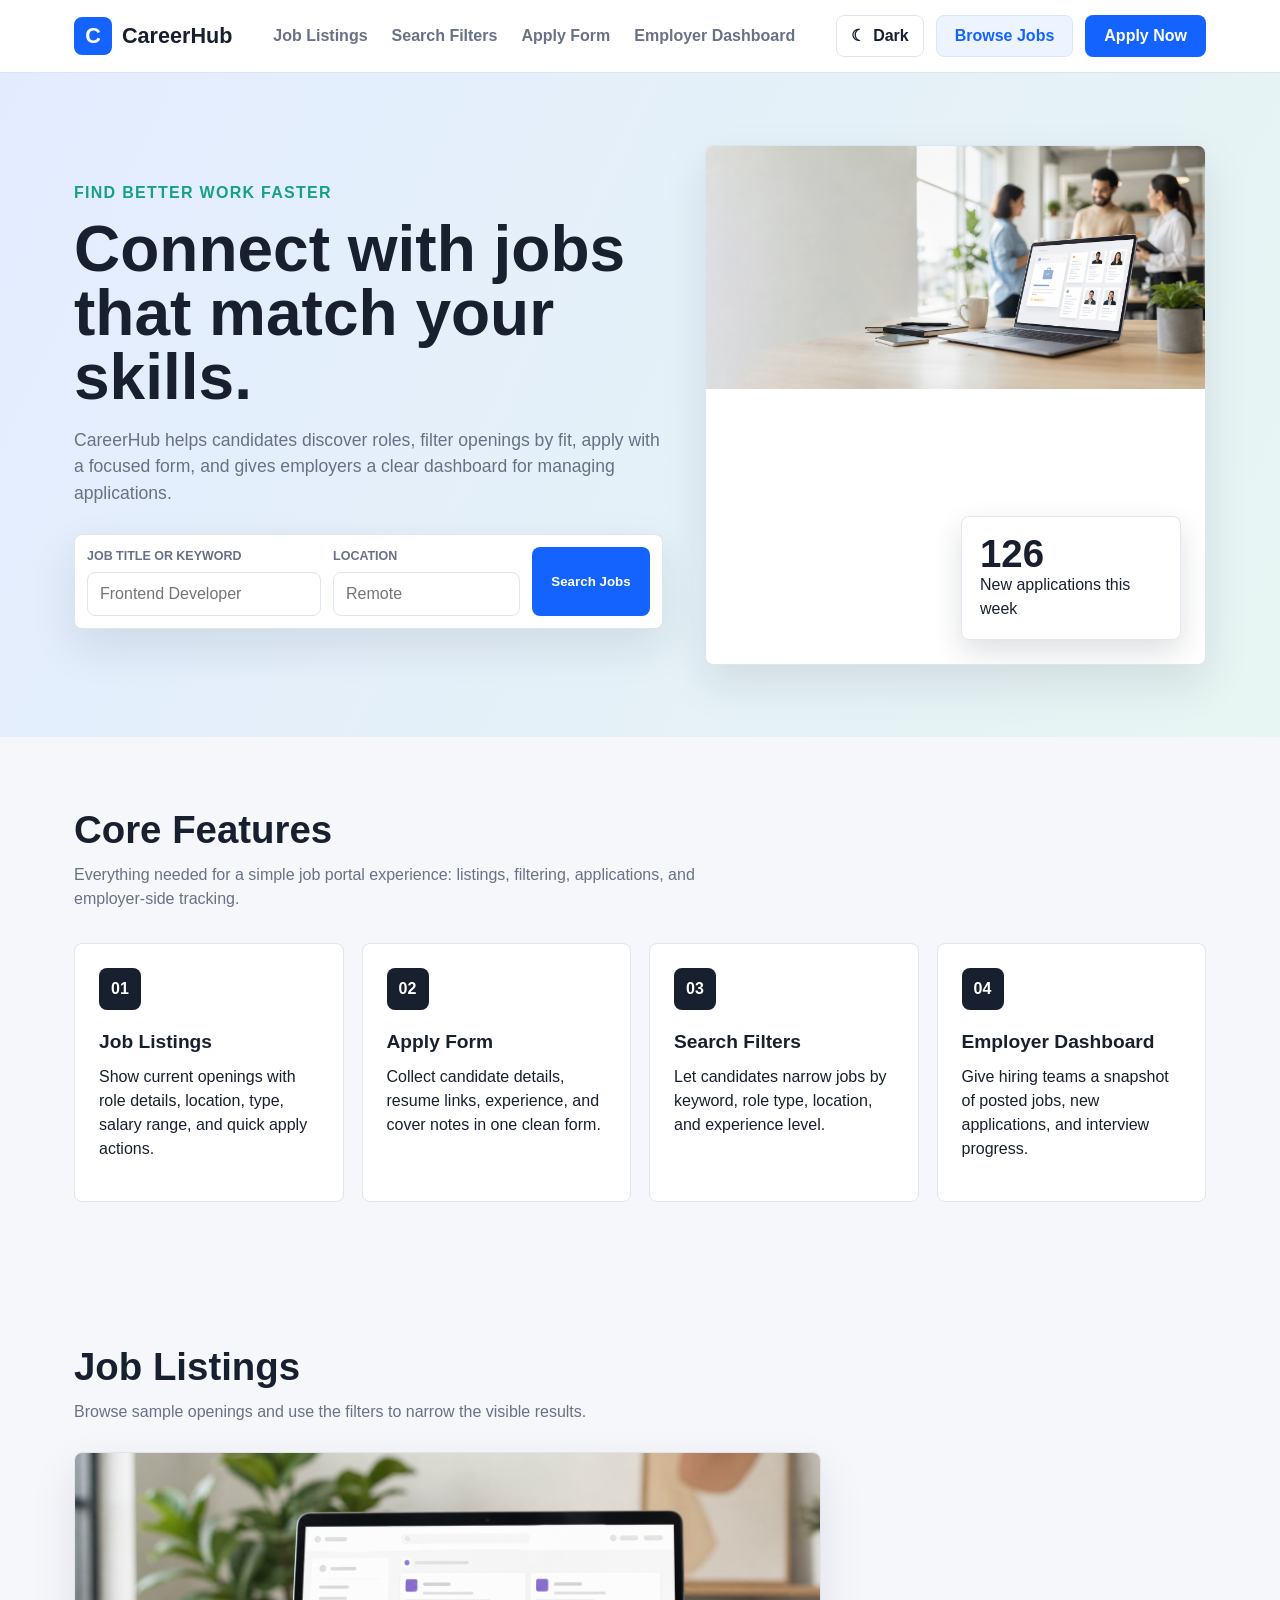
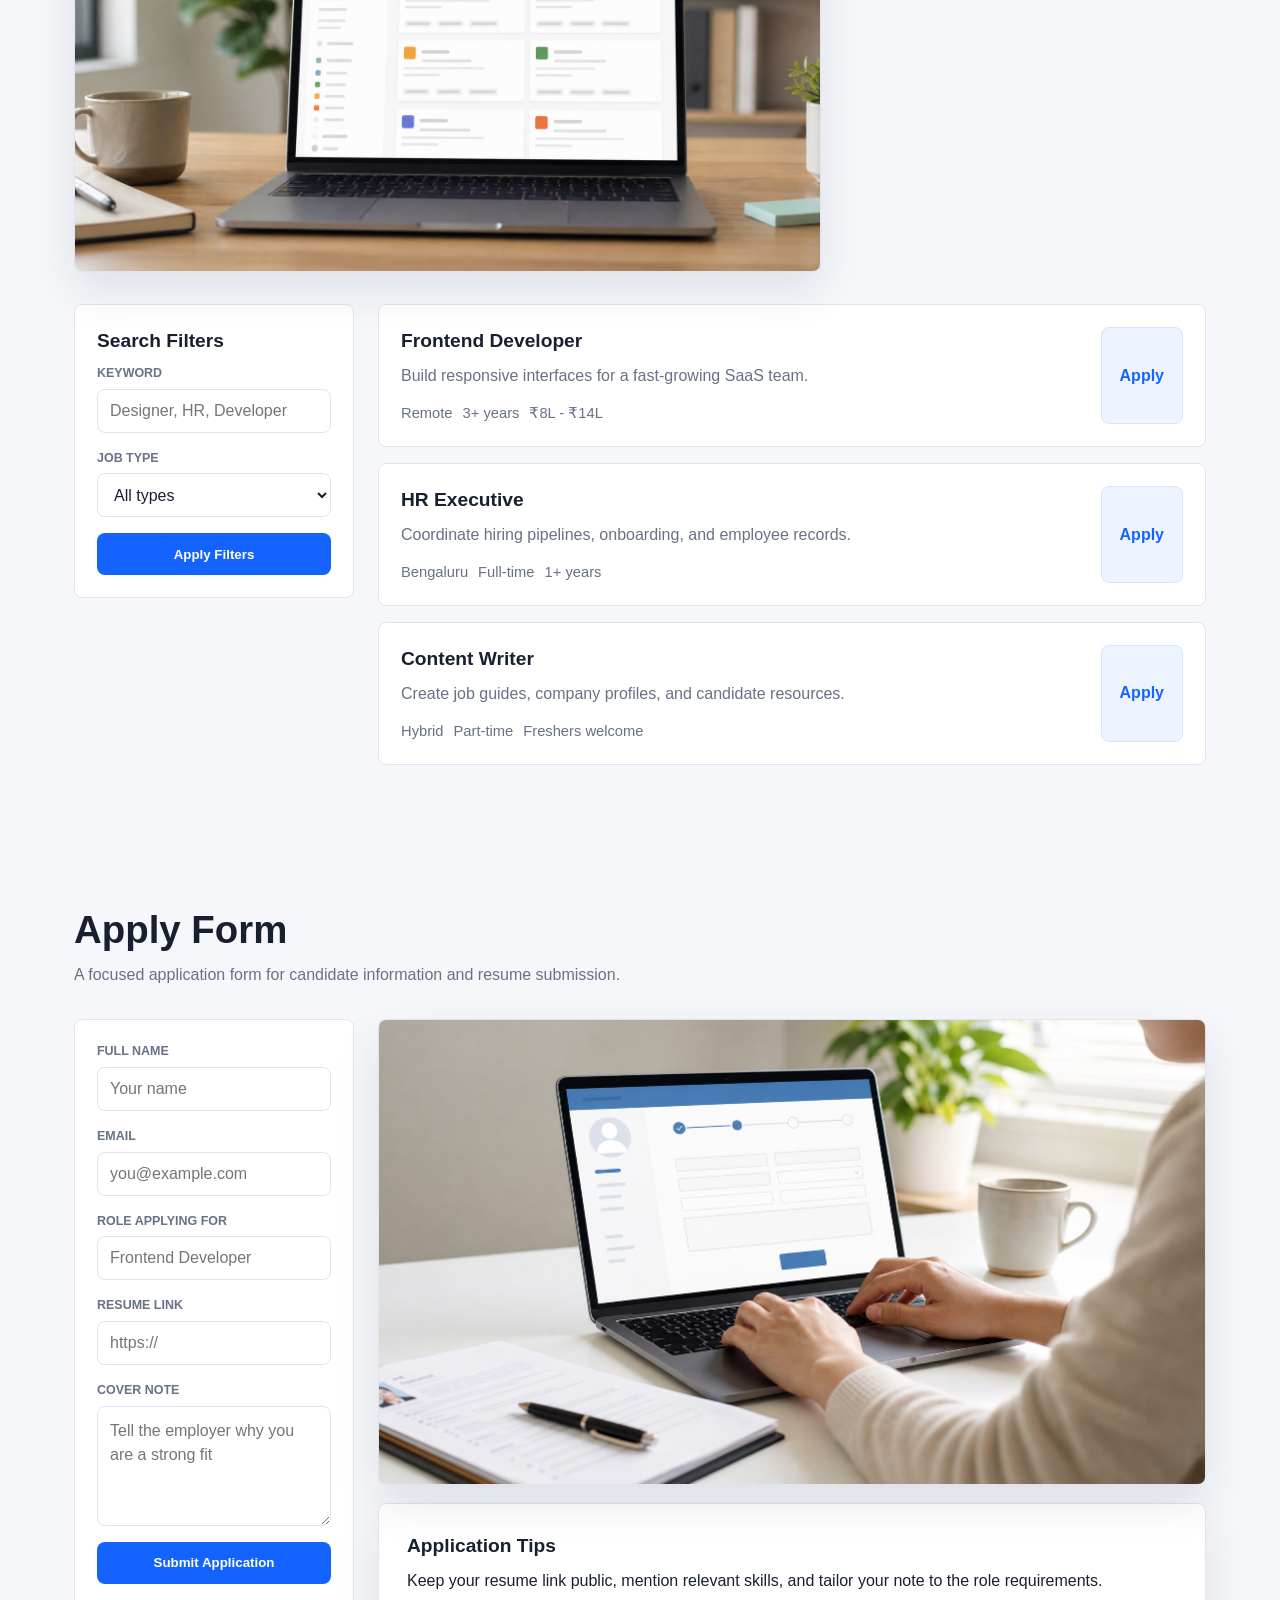
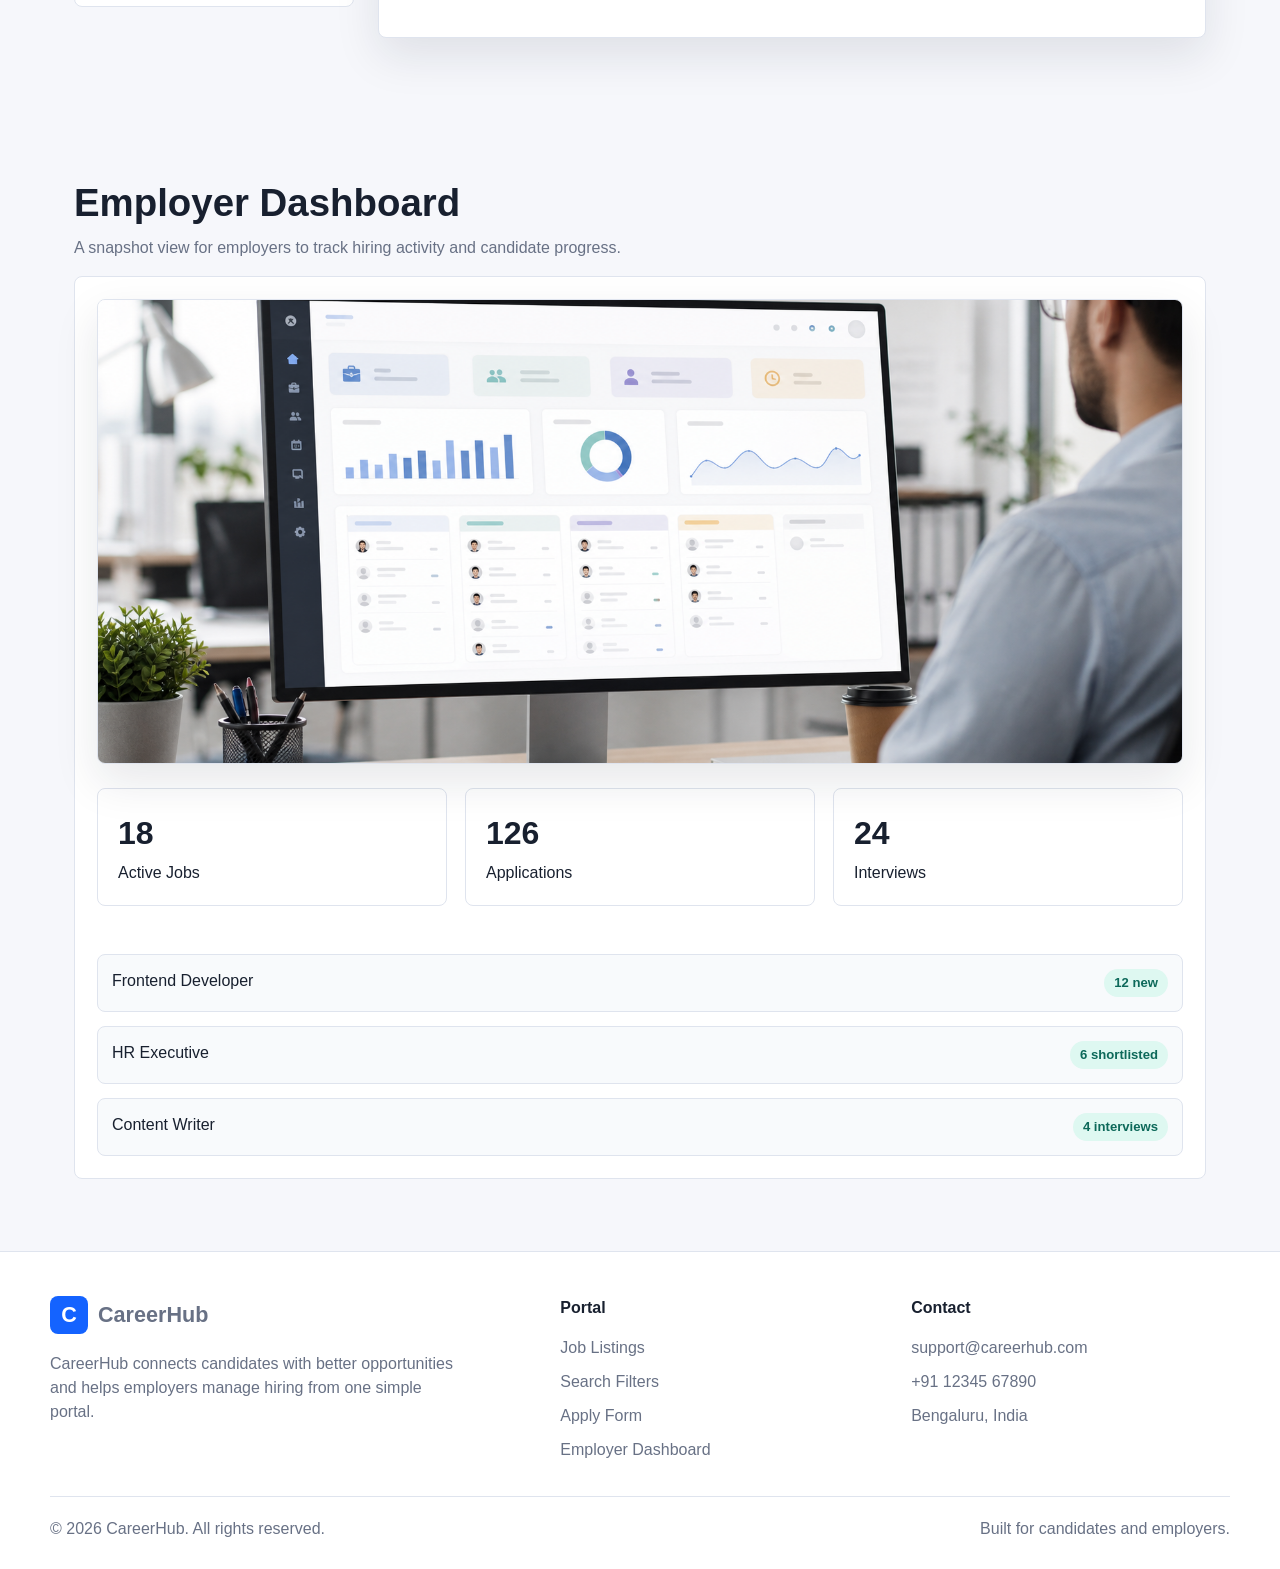
==== index.html @ 1b52c340 "Add all project files" ====
<!DOCTYPE html>
<html lang="en">
<head>
  <meta charset="UTF-8">
  <meta name="viewport" content="width=device-width, initial-scale=1.0">
  <title>CareerHub | Job Portal</title>
  <link rel="stylesheet" href="css/style.css">
</head>
<body>
  <header class="site-header">
    <nav class="navbar" aria-label="Main navigation">
      <a class="brand" href="index.html">
        <span class="brand-mark">C</span>
        CareerHub
      </a>

      <button class="menu-button" type="button" aria-label="Toggle navigation" aria-expanded="false">
        <span></span>
        <span></span>
        <span></span>
      </button>

      <div class="nav-links">
        <a href="#jobs">Job Listings</a>
        <a href="#filters">Search Filters</a>
        <a href="#apply">Apply Form</a>
        <a href="#dashboard">Employer Dashboard</a>
      </div>

      <div class="nav-actions">
        <button class="theme-toggle" type="button" aria-label="Switch to dark mode" aria-pressed="false">
          <span class="theme-toggle-icon" aria-hidden="true">☾</span>
          <span class="theme-toggle-text">Dark</span>
        </button>
        <a class="button secondary" href="jobs.html">Browse Jobs</a>
        <a class="button primary" href="apply.html">Apply Now</a>
      </div>
    </nav>
  </header>

  <main>
    <section class="hero">
      <div class="hero-inner">
        <div>
          <p class="eyebrow">Find better work faster</p>
          <h1>Connect with jobs that match your skills.</h1>
          <p class="hero-copy">CareerHub helps candidates discover roles, filter openings by fit, apply with a focused form, and gives employers a clear dashboard for managing applications.</p>

          <form class="search-panel" action="#jobs">
            <div class="field">
              <label for="hero-keyword">Job title or keyword</label>
              <input id="hero-keyword" type="search" placeholder="Frontend Developer">
            </div>
            <div class="field">
              <label for="hero-location">Location</label>
              <input id="hero-location" type="search" placeholder="Remote">
            </div>
            <button class="button primary" type="submit">Search Jobs</button>
          </form>
        </div>

        <figure class="hero-visual">
          <img src="images/hero-hiring.png" alt="Modern hiring dashboard on a laptop in a bright office">
          <figcaption>
            <strong>126</strong>
            New applications this week
          </figcaption>
        </figure>
      </div>
    </section>

    <section class="section-inner" aria-labelledby="features-title">
      <h2 id="features-title">Core Features</h2>
      <p class="section-lead">Everything needed for a simple job portal experience: listings, filtering, applications, and employer-side tracking.</p>

      <div class="feature-grid">
        <article class="feature-card">
          <span class="feature-icon">01</span>
          <h3>Job Listings</h3>
          <p>Show current openings with role details, location, type, salary range, and quick apply actions.</p>
        </article>
        <article class="feature-card">
          <span class="feature-icon">02</span>
          <h3>Apply Form</h3>
          <p>Collect candidate details, resume links, experience, and cover notes in one clean form.</p>
        </article>
        <article class="feature-card">
          <span class="feature-icon">03</span>
          <h3>Search Filters</h3>
          <p>Let candidates narrow jobs by keyword, role type, location, and experience level.</p>
        </article>
        <article class="feature-card">
          <span class="feature-icon">04</span>
          <h3>Employer Dashboard</h3>
          <p>Give hiring teams a snapshot of posted jobs, new applications, and interview progress.</p>
        </article>
      </div>
    </section>

    <section class="section-inner" id="jobs" aria-labelledby="jobs-title">
      <h2 id="jobs-title">Job Listings</h2>
      <p class="section-lead">Browse sample openings and use the filters to narrow the visible results.</p>

      <figure class="section-image wide">
        <img src="images/job-listings.png" alt="Laptop displaying organized job listing cards and filters">
      </figure>

      <div class="jobs-layout" id="filters">
        <aside class="filters" aria-label="Search filters">
          <h3>Search Filters</h3>
          <form data-filter-form>
            <div class="field">
              <label for="keyword">Keyword</label>
              <input id="keyword" name="keyword" type="search" placeholder="Designer, HR, Developer">
            </div>
            <div class="field">
              <label for="type">Job Type</label>
              <select id="type" name="type">
                <option value="">All types</option>
                <option value="full-time">Full-time</option>
                <option value="part-time">Part-time</option>
                <option value="remote">Remote</option>
              </select>
            </div>
            <button class="button primary" type="submit">Apply Filters</button>
          </form>
        </aside>

        <div class="job-list">
          <article class="job-card" data-job-card data-type="remote">
            <div>
              <h3>Frontend Developer</h3>
              <p>Build responsive interfaces for a fast-growing SaaS team.</p>
              <div class="job-meta">
                <span>Remote</span>
                <span>3+ years</span>
                <span>₹8L - ₹14L</span>
              </div>
            </div>
            <a class="button secondary" href="#apply">Apply</a>
          </article>

          <article class="job-card" data-job-card data-type="full-time">
            <div>
              <h3>HR Executive</h3>
              <p>Coordinate hiring pipelines, onboarding, and employee records.</p>
              <div class="job-meta">
                <span>Bengaluru</span>
                <span>Full-time</span>
                <span>1+ years</span>
              </div>
            </div>
            <a class="button secondary" href="#apply">Apply</a>
          </article>

          <article class="job-card" data-job-card data-type="part-time">
            <div>
              <h3>Content Writer</h3>
              <p>Create job guides, company profiles, and candidate resources.</p>
              <div class="job-meta">
                <span>Hybrid</span>
                <span>Part-time</span>
                <span>Freshers welcome</span>
              </div>
            </div>
            <a class="button secondary" href="#apply">Apply</a>
          </article>
        </div>
      </div>
    </section>

    <section class="section-inner" id="apply" aria-labelledby="apply-title">
      <h2 id="apply-title">Apply Form</h2>
      <p class="section-lead">A focused application form for candidate information and resume submission.</p>

      <div class="apply-layout">
        <div class="form-panel">
          <form>
            <div class="field">
              <label for="name">Full Name</label>
              <input id="name" type="text" placeholder="Your name">
            </div>
            <div class="field">
              <label for="email">Email</label>
              <input id="email" type="email" placeholder="you@example.com">
            </div>
            <div class="field">
              <label for="role">Role Applying For</label>
              <input id="role" type="text" placeholder="Frontend Developer">
            </div>
            <div class="field">
              <label for="resume">Resume Link</label>
              <input id="resume" type="url" placeholder="https://">
            </div>
            <div class="field">
              <label for="message">Cover Note</label>
              <textarea id="message" placeholder="Tell the employer why you are a strong fit"></textarea>
            </div>
            <button class="button primary" type="submit">Submit Application</button>
          </form>
        </div>

        <aside class="side-stack">
          <figure class="section-image">
            <img src="images/apply-form.png" alt="Candidate filling an online job application form on a laptop">
          </figure>
          <div class="hero-card">
            <h3>Application Tips</h3>
            <p>Keep your resume link public, mention relevant skills, and tailor your note to the role requirements.</p>
          </div>
        </aside>
      </div>
    </section>

    <section class="section-inner" id="dashboard" aria-labelledby="dashboard-title">
      <h2 id="dashboard-title">Employer Dashboard</h2>
      <p class="section-lead">A snapshot view for employers to track hiring activity and candidate progress.</p>

      <div class="dashboard-panel">
        <figure class="dashboard-image">
          <img src="images/employer-dashboard.png" alt="Employer recruiting dashboard with application analytics">
        </figure>

        <div class="dashboard-grid">
          <div class="metric">
            <strong>18</strong>
            Active Jobs
          </div>
          <div class="metric">
            <strong>126</strong>
            Applications
          </div>
          <div class="metric">
            <strong>24</strong>
            Interviews
          </div>
        </div>

        <ul class="status-list">
          <li>
            <span>Frontend Developer</span>
            <span class="tag">12 new</span>
          </li>
          <li>
            <span>HR Executive</span>
            <span class="tag">6 shortlisted</span>
          </li>
          <li>
            <span>Content Writer</span>
            <span class="tag">4 interviews</span>
          </li>
        </ul>
      </div>
    </section>
  </main>

  <footer class="footer">
    <div class="footer-inner">
      <div class="footer-brand">
        <a class="brand" href="index.html">
          <span class="brand-mark">C</span>
          CareerHub
        </a>
        <p>CareerHub connects candidates with better opportunities and helps employers manage hiring from one simple portal.</p>
      </div>

      <div class="footer-column">
        <h3>Portal</h3>
        <a href="#jobs">Job Listings</a>
        <a href="#filters">Search Filters</a>
        <a href="#apply">Apply Form</a>
        <a href="#dashboard">Employer Dashboard</a>
      </div>

      <div class="footer-column">
        <h3>Contact</h3>
        <a href="mailto:support@careerhub.com">support@careerhub.com</a>
        <a href="tel:+911234567890">+91 12345 67890</a>
        <span>Bengaluru, India</span>
      </div>
    </div>
    <div class="footer-bottom">
      <p>© 2026 CareerHub. All rights reserved.</p>
      <p>Built for candidates and employers.</p>
    </div>
  </footer>

  <script src="js/main.js"></script>
</body>
</html>
---- css/style.css ----
:root {
  color-scheme: light;
  --bg: #f6f7fb;
  --surface: #ffffff;
  --surface-soft: #f8fafc;
  --ink: #18202f;
  --muted: #687185;
  --line: #dfe4ee;
  --primary: #1463ff;
  --primary-dark: #0d47b8;
  --primary-soft: #edf4ff;
  --primary-soft-line: #d5e4ff;
  --accent: #16a085;
  --tag-ink: #0d695a;
  --tag-bg: #def8f1;
  --warning: #f4a62a;
  --header-bg: rgba(255, 255, 255, 0.96);
  --glass-bg: rgba(255, 255, 255, 0.92);
  --shadow: 0 18px 45px rgba(24, 32, 47, 0.1);
}

[data-theme="dark"] {
  color-scheme: dark;
  --bg: #10141d;
  --surface: #171d29;
  --surface-soft: #202838;
  --ink: #eef3ff;
  --muted: #aab4c5;
  --line: #303a4d;
  --primary: #6ea1ff;
  --primary-dark: #4f86ee;
  --primary-soft: #1d3155;
  --primary-soft-line: #35517f;
  --accent: #4ed6bc;
  --tag-ink: #a7f3e2;
  --tag-bg: #143d36;
  --warning: #ffc15a;
  --header-bg: rgba(23, 29, 41, 0.96);
  --glass-bg: rgba(23, 29, 41, 0.92);
  --shadow: 0 18px 45px rgba(0, 0, 0, 0.3);
}

* {
  box-sizing: border-box;
}

body {
  margin: 0;
  font-family: Arial, Helvetica, sans-serif;
  color: var(--ink);
  background: var(--bg);
  line-height: 1.5;
}

a {
  color: inherit;
  text-decoration: none;
}

.site-header {
  position: sticky;
  top: 0;
  z-index: 10;
  background: var(--header-bg);
  border-bottom: 1px solid var(--line);
  backdrop-filter: blur(12px);
}

.navbar {
  display: flex;
  align-items: center;
  justify-content: space-between;
  max-width: 1180px;
  min-height: 72px;
  margin: 0 auto;
  padding: 0 24px;
}

.brand {
  display: inline-flex;
  align-items: center;
  gap: 10px;
  font-size: 1.35rem;
  font-weight: 800;
}

.brand-mark {
  display: grid;
  width: 38px;
  height: 38px;
  place-items: center;
  color: #fff;
  background: var(--primary);
  border-radius: 8px;
}

.nav-links {
  display: flex;
  align-items: center;
  gap: 24px;
  color: var(--muted);
  font-weight: 700;
}

.nav-links a:hover {
  color: var(--primary);
}

.nav-actions {
  display: flex;
  align-items: center;
  gap: 12px;
}

.menu-button {
  display: none;
  width: 42px;
  height: 42px;
  align-items: center;
  justify-content: center;
  gap: 5px;
  flex-direction: column;
  border: 1px solid var(--line);
  background: var(--surface);
  border-radius: 8px;
  cursor: pointer;
}

.menu-button span {
  display: block;
  width: 20px;
  height: 2px;
  background: var(--ink);
  border-radius: 999px;
  transition: transform 0.2s ease, opacity 0.2s ease;
}

.navbar.open .menu-button span:nth-child(1) {
  transform: translateY(7px) rotate(45deg);
}

.navbar.open .menu-button span:nth-child(2) {
  opacity: 0;
}

.navbar.open .menu-button span:nth-child(3) {
  transform: translateY(-7px) rotate(-45deg);
}

.button {
  display: inline-flex;
  min-height: 42px;
  align-items: center;
  justify-content: center;
  padding: 0 18px;
  border: 1px solid transparent;
  border-radius: 8px;
  font-weight: 800;
  cursor: pointer;
}

.button.primary {
  color: #fff;
  background: var(--primary);
}

.button.primary:hover {
  background: var(--primary-dark);
}

.button.secondary {
  color: var(--primary);
  background: var(--primary-soft);
  border-color: var(--primary-soft-line);
}

.theme-toggle {
  display: inline-flex;
  min-height: 42px;
  align-items: center;
  justify-content: center;
  gap: 8px;
  padding: 0 14px;
  color: var(--ink);
  background: var(--surface);
  border: 1px solid var(--line);
  border-radius: 8px;
  font: inherit;
  font-weight: 800;
  cursor: pointer;
}

.theme-toggle:hover {
  border-color: var(--primary);
  color: var(--primary);
}

.theme-toggle-icon {
  font-size: 1rem;
  line-height: 1;
}

.hero {
  background:
    linear-gradient(115deg, rgba(20, 99, 255, 0.12), rgba(22, 160, 133, 0.1)),
    var(--surface);
}

.hero-inner,
.section-inner {
  max-width: 1180px;
  margin: 0 auto;
  padding: 72px 24px;
}

.hero-inner {
  display: grid;
  grid-template-columns: minmax(0, 1.08fr) minmax(320px, 0.92fr);
  gap: 42px;
  align-items: center;
}

.eyebrow {
  margin: 0 0 12px;
  color: var(--accent);
  font-weight: 800;
  text-transform: uppercase;
  letter-spacing: 0.08em;
}

h1,
h2,
h3,
p {
  margin-top: 0;
}

h1 {
  max-width: 720px;
  margin-bottom: 18px;
  font-size: clamp(2.4rem, 5vw, 4.9rem);
  line-height: 1;
}

h2 {
  margin-bottom: 12px;
  font-size: clamp(1.8rem, 3vw, 2.6rem);
  line-height: 1.1;
}

h3 {
  margin-bottom: 8px;
  font-size: 1.2rem;
}

.hero-copy {
  max-width: 660px;
  margin-bottom: 28px;
  color: var(--muted);
  font-size: 1.1rem;
}

.search-panel {
  display: grid;
  grid-template-columns: minmax(180px, 1fr) minmax(160px, 0.8fr) auto;
  gap: 12px;
  max-width: 760px;
  padding: 12px;
  background: var(--surface);
  border: 1px solid var(--line);
  border-radius: 8px;
  box-shadow: var(--shadow);
}

.field {
  display: flex;
  flex-direction: column;
  gap: 6px;
}

.field label {
  color: var(--muted);
  font-size: 0.78rem;
  font-weight: 800;
  text-transform: uppercase;
}

.field input,
.field select,
.field textarea {
  width: 100%;
  min-height: 44px;
  padding: 0 12px;
  border: 1px solid var(--line);
  border-radius: 8px;
  color: var(--ink);
  font: inherit;
  background: var(--surface);
}

.field textarea {
  min-height: 120px;
  padding-top: 12px;
  resize: vertical;
}

.hero-visual,
.section-image,
.dashboard-image,
.hero-card {
  padding: 28px;
  background: var(--surface);
  border: 1px solid var(--line);
  border-radius: 8px;
  box-shadow: var(--shadow);
}

.hero-visual,
.section-image,
.dashboard-image {
  position: relative;
  overflow: hidden;
  margin: 0;
  padding: 0;
}

.hero-visual img,
.section-image img,
.dashboard-image img {
  display: block;
  width: 100%;
  height: 100%;
  object-fit: cover;
}

.hero-visual {
  min-height: 520px;
}

.hero-visual figcaption {
  position: absolute;
  right: 24px;
  bottom: 24px;
  max-width: 220px;
  padding: 18px;
  color: var(--ink);
  background: var(--glass-bg);
  border: 1px solid rgba(223, 228, 238, 0.9);
  border-radius: 8px;
  box-shadow: 0 12px 30px rgba(24, 32, 47, 0.14);
}

.hero-visual figcaption strong {
  display: block;
  font-size: 2.4rem;
  line-height: 1;
}

.hero-card ul {
  display: grid;
  gap: 16px;
  margin: 22px 0 0;
  padding: 0;
  list-style: none;
}

.hero-card li {
  display: flex;
  justify-content: space-between;
  gap: 16px;
  padding-bottom: 16px;
  border-bottom: 1px solid var(--line);
}

.hero-card li:last-child {
  padding-bottom: 0;
  border-bottom: 0;
}

.tag {
  display: inline-flex;
  align-items: center;
  min-height: 28px;
  padding: 0 10px;
  border-radius: 999px;
  color: var(--tag-ink);
  background: var(--tag-bg);
  font-size: 0.82rem;
  font-weight: 800;
  white-space: nowrap;
}

.section-lead {
  max-width: 660px;
  color: var(--muted);
}

.feature-grid {
  display: grid;
  grid-template-columns: repeat(4, minmax(0, 1fr));
  gap: 18px;
  margin-top: 32px;
}

.feature-card,
.job-card,
.dashboard-panel,
.form-panel {
  background: var(--surface);
  border: 1px solid var(--line);
  border-radius: 8px;
}

.feature-card {
  padding: 24px;
}

.feature-icon {
  display: grid;
  width: 42px;
  height: 42px;
  margin-bottom: 18px;
  place-items: center;
  color: #fff;
  background: var(--ink);
  border-radius: 8px;
  font-weight: 900;
}

.jobs-layout,
.apply-layout {
  display: grid;
  grid-template-columns: 280px minmax(0, 1fr);
  gap: 24px;
  margin-top: 32px;
}

.section-image {
  aspect-ratio: 16 / 9;
}

.section-image.wide {
  max-height: 420px;
  margin-top: 28px;
}

.side-stack {
  display: grid;
  gap: 18px;
}

.filters,
.dashboard-panel,
.form-panel {
  padding: 22px;
}

.filters {
  align-self: start;
  background: var(--surface);
  border: 1px solid var(--line);
  border-radius: 8px;
}

.filters form {
  display: grid;
  gap: 16px;
}

.job-list {
  display: grid;
  gap: 16px;
}

.job-card {
  display: grid;
  grid-template-columns: minmax(0, 1fr) auto;
  gap: 18px;
  padding: 22px;
}

.job-card p {
  margin-bottom: 14px;
  color: var(--muted);
}

.job-meta {
  display: flex;
  flex-wrap: wrap;
  gap: 10px;
  color: var(--muted);
  font-size: 0.92rem;
}

.dashboard-grid {
  display: grid;
  grid-template-columns: repeat(3, minmax(0, 1fr));
  gap: 18px;
  margin-top: 0;
}

.dashboard-panel {
  display: grid;
  gap: 24px;
}

.dashboard-image {
  aspect-ratio: 21 / 9;
}

.metric {
  padding: 20px;
  border: 1px solid var(--line);
  border-radius: 8px;
}

.metric strong {
  display: block;
  margin-bottom: 4px;
  font-size: 2rem;
}

.status-list {
  display: grid;
  gap: 14px;
  margin: 24px 0 0;
  padding: 0;
  list-style: none;
}

.status-list li {
  display: flex;
  justify-content: space-between;
  gap: 12px;
  padding: 14px;
  background: var(--surface-soft);
  border: 1px solid var(--line);
  border-radius: 8px;
}

.apply-layout {
  align-items: start;
}

.form-panel form {
  display: grid;
  gap: 16px;
}

.footer {
  padding: 44px 24px 28px;
  color: var(--muted);
  border-top: 1px solid var(--line);
  background: var(--surface);
}

.footer-inner {
  display: grid;
  grid-template-columns: minmax(220px, 1.5fr) repeat(2, minmax(160px, 1fr));
  gap: 32px;
  max-width: 1180px;
  margin: 0 auto;
}

.footer-brand p {
  max-width: 420px;
  margin: 18px 0 0;
}

.footer-column {
  display: grid;
  align-content: start;
  gap: 10px;
}

.footer-column h3 {
  margin-bottom: 6px;
  color: var(--ink);
  font-size: 1rem;
}

.footer-column a:hover {
  color: var(--primary);
}

.footer-bottom {
  display: flex;
  justify-content: space-between;
  gap: 18px;
  max-width: 1180px;
  margin: 34px auto 0;
  padding-top: 20px;
  border-top: 1px solid var(--line);
}

.footer-bottom p {
  margin: 0;
}

@media (max-width: 900px) {
  .menu-button {
    display: inline-flex;
  }

  .nav-links,
  .nav-actions {
    display: none;
  }

  .navbar.open {
    flex-wrap: wrap;
    padding-bottom: 16px;
  }

  .navbar.open .nav-links,
  .navbar.open .nav-actions {
    display: flex;
    width: 100%;
    flex-direction: column;
    align-items: stretch;
    gap: 12px;
    margin-top: 14px;
  }

  .navbar.open .nav-links {
    padding-top: 12px;
    border-top: 1px solid var(--line);
  }

  .navbar.open .nav-links a {
    padding: 10px 0;
  }

  .navbar.open .theme-toggle {
    width: 100%;
  }

  .hero-inner,
  .jobs-layout,
  .apply-layout {
    grid-template-columns: 1fr;
  }

  .hero-visual {
    min-height: 380px;
  }

  .feature-grid,
  .dashboard-grid,
  .footer-inner {
    grid-template-columns: repeat(2, minmax(0, 1fr));
  }

  .footer-brand {
    grid-column: 1 / -1;
  }
}

@media (max-width: 640px) {
  .hero-inner,
  .section-inner {
    padding: 48px 18px;
  }

  .search-panel,
  .feature-grid,
  .dashboard-grid,
  .job-card {
    grid-template-columns: 1fr;
  }

  .hero-visual {
    min-height: 300px;
  }

  .hero-visual figcaption {
    right: 14px;
    bottom: 14px;
    max-width: 180px;
  }

  .dashboard-image {
    aspect-ratio: 4 / 3;
  }

  .button {
    width: 100%;
  }

  .footer {
    padding: 38px 18px 24px;
  }

  .footer-inner,
  .footer-bottom {
    grid-template-columns: 1fr;
  }

  .footer-inner {
    display: grid;
    gap: 26px;
  }

  .footer-bottom {
    display: grid;
  }
}
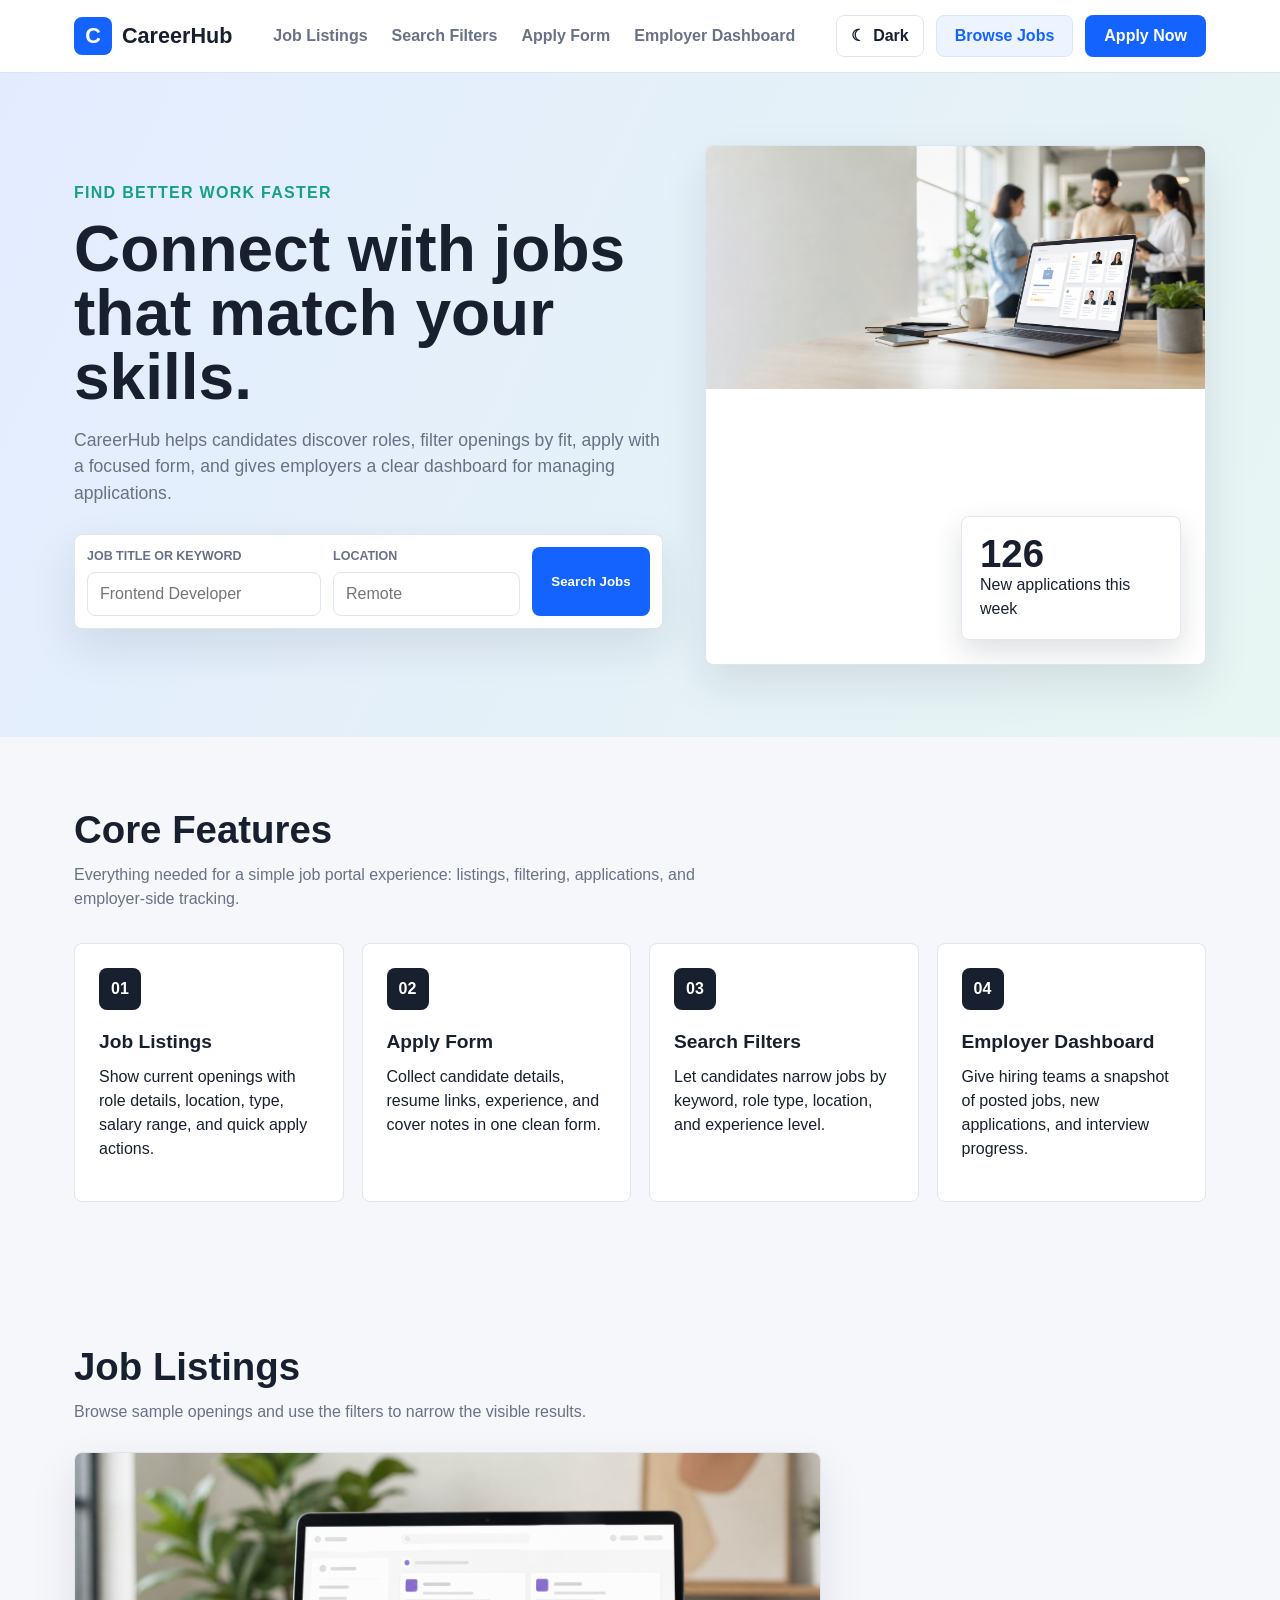
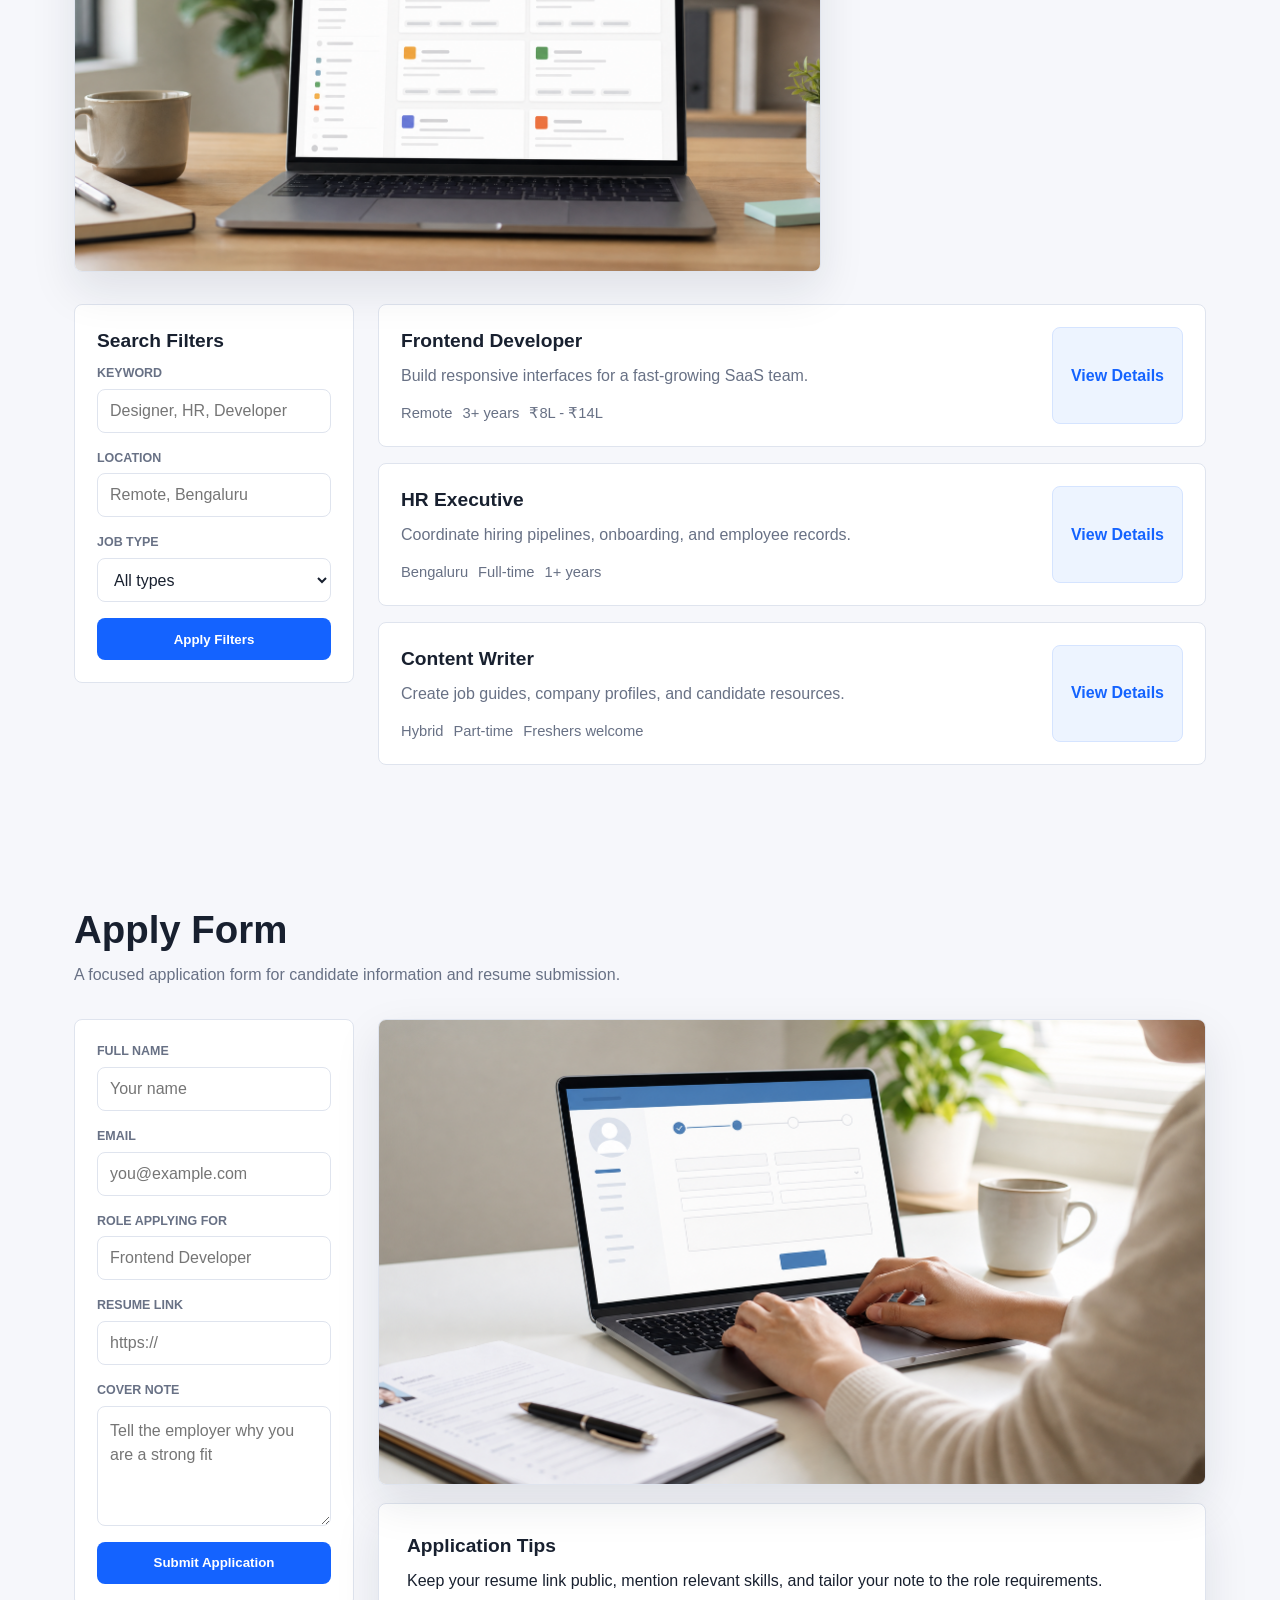
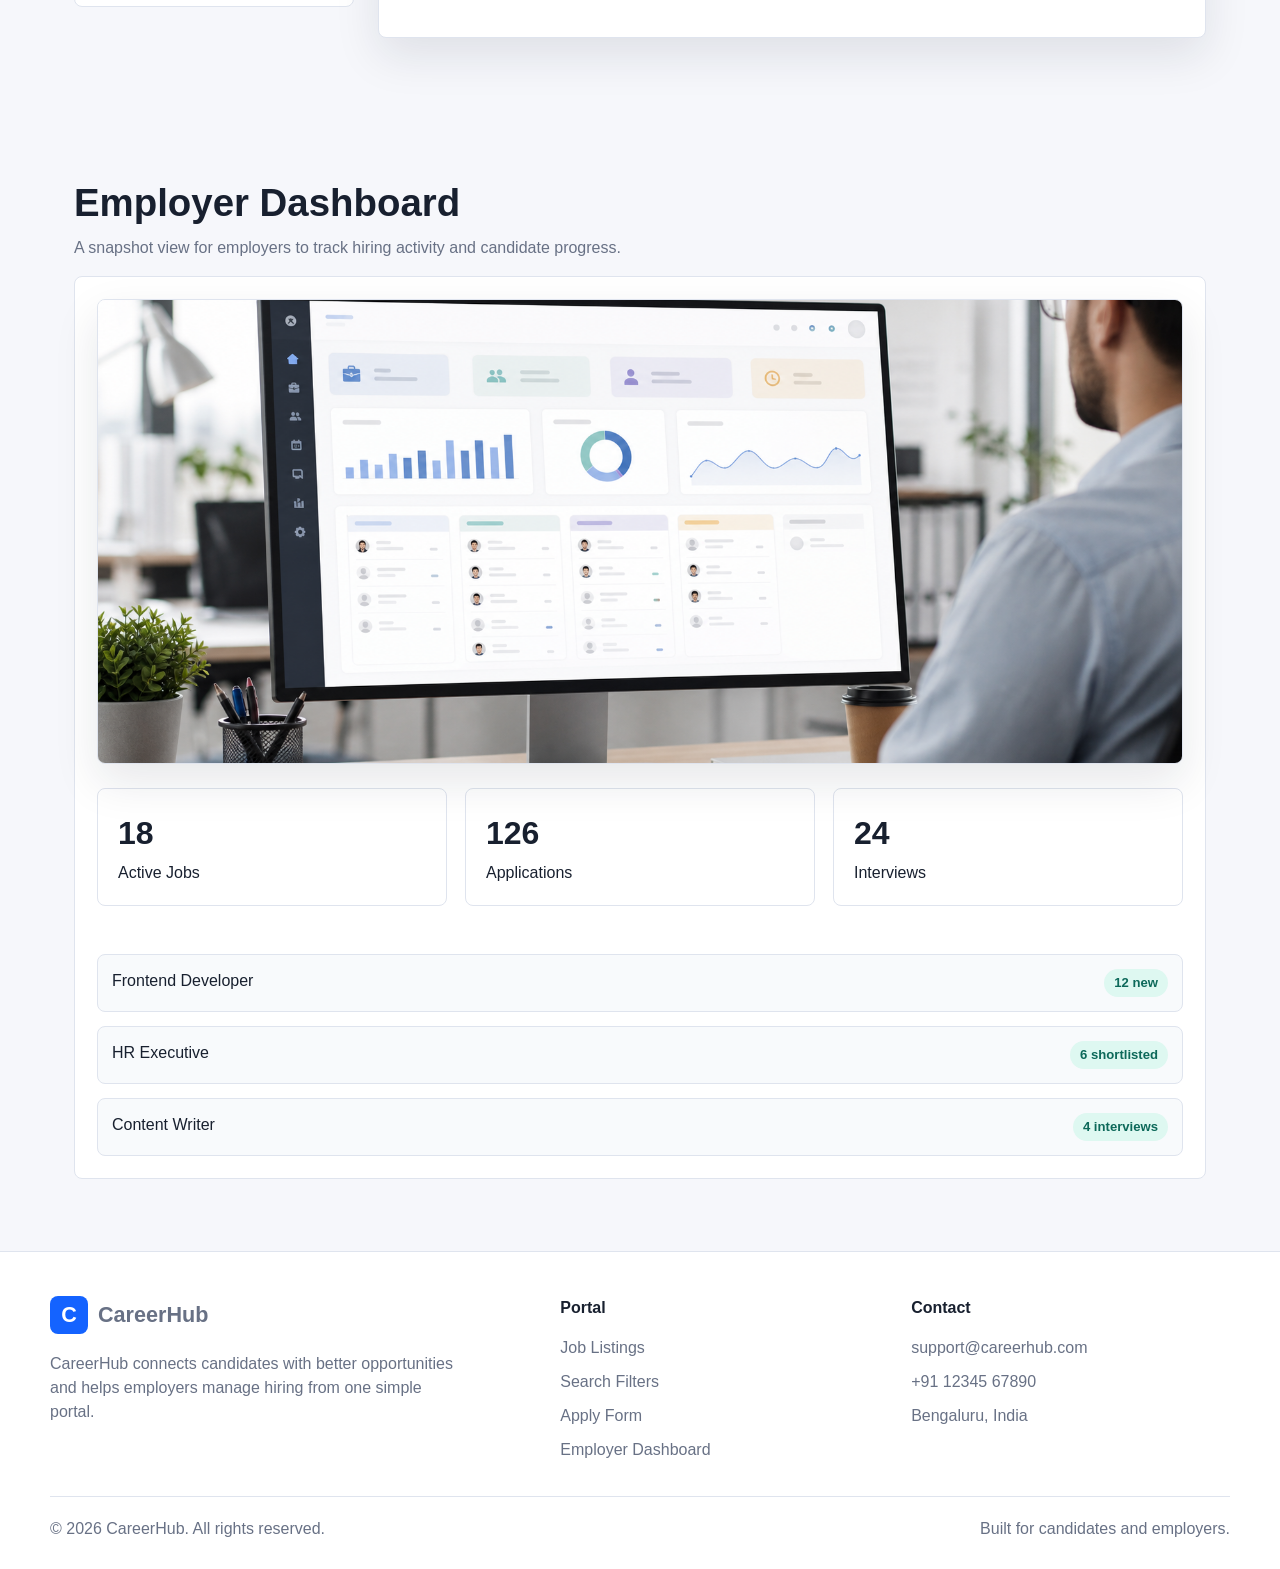
==== commit 4ad0a41f: "Add job details page and search" ====
--- a/index.html
+++ b/index.html
@@ -46,14 +46,14 @@
           <h1>Connect with jobs that match your skills.</h1>
           <p class="hero-copy">CareerHub helps candidates discover roles, filter openings by fit, apply with a focused form, and gives employers a clear dashboard for managing applications.</p>
 
-          <form class="search-panel" action="#jobs">
+          <form class="search-panel" action="#jobs" data-hero-search>
             <div class="field">
               <label for="hero-keyword">Job title or keyword</label>
-              <input id="hero-keyword" type="search" placeholder="Frontend Developer">
+              <input id="hero-keyword" name="keyword" type="search" placeholder="Frontend Developer">
             </div>
             <div class="field">
               <label for="hero-location">Location</label>
-              <input id="hero-location" type="search" placeholder="Remote">
+              <input id="hero-location" name="location" type="search" placeholder="Remote">
             </div>
             <button class="button primary" type="submit">Search Jobs</button>
           </form>
@@ -114,6 +114,10 @@
               <input id="keyword" name="keyword" type="search" placeholder="Designer, HR, Developer">
             </div>
             <div class="field">
+              <label for="location">Location</label>
+              <input id="location" name="location" type="search" placeholder="Remote, Bengaluru">
+            </div>
+            <div class="field">
               <label for="type">Job Type</label>
               <select id="type" name="type">
                 <option value="">All types</option>
@@ -127,7 +131,7 @@
         </aside>
 
         <div class="job-list">
-          <article class="job-card" data-job-card data-type="remote">
+          <article class="job-card" data-job-card data-type="remote" data-location="remote india">
             <div>
               <h3>Frontend Developer</h3>
               <p>Build responsive interfaces for a fast-growing SaaS team.</p>
@@ -137,10 +141,10 @@
                 <span>₹8L - ₹14L</span>
               </div>
             </div>
-            <a class="button secondary" href="#apply">Apply</a>
+            <a class="button secondary" href="job-details.html">View Details</a>
           </article>
 
-          <article class="job-card" data-job-card data-type="full-time">
+          <article class="job-card" data-job-card data-type="full-time" data-location="bengaluru india">
             <div>
               <h3>HR Executive</h3>
               <p>Coordinate hiring pipelines, onboarding, and employee records.</p>
@@ -150,10 +154,10 @@
                 <span>1+ years</span>
               </div>
             </div>
-            <a class="button secondary" href="#apply">Apply</a>
+            <a class="button secondary" href="job-details.html">View Details</a>
           </article>
 
-          <article class="job-card" data-job-card data-type="part-time">
+          <article class="job-card" data-job-card data-type="part-time" data-location="hybrid india">
             <div>
               <h3>Content Writer</h3>
               <p>Create job guides, company profiles, and candidate resources.</p>
@@ -163,8 +167,10 @@
                 <span>Freshers welcome</span>
               </div>
             </div>
-            <a class="button secondary" href="#apply">Apply</a>
+            <a class="button secondary" href="job-details.html">View Details</a>
           </article>
+
+          <p class="no-results" data-no-results hidden>No jobs matched your search. Try a different keyword, location, or job type.</p>
         </div>
       </div>
     </section>
--- a/css/style.css
+++ b/css/style.css
@@ -484,6 +484,26 @@
   color: var(--muted);
 }
 
+.standalone-job-list {
+  margin-top: 28px;
+}
+
+.standalone-search {
+  max-width: none;
+  grid-template-columns: minmax(180px, 1fr) minmax(160px, 0.8fr) minmax(150px, 0.7fr) auto;
+  margin-top: 28px;
+}
+
+.no-results {
+  margin: 0;
+  padding: 22px;
+  color: var(--muted);
+  text-align: center;
+  background: var(--surface);
+  border: 1px dashed var(--line);
+  border-radius: 8px;
+}
+
 .job-meta {
   display: flex;
   flex-wrap: wrap;
@@ -545,6 +565,262 @@
 .form-panel form {
   display: grid;
   gap: 16px;
+}
+
+.job-detail-hero {
+  background:
+    linear-gradient(115deg, rgba(20, 99, 255, 0.14), rgba(22, 160, 133, 0.11)),
+    var(--surface);
+  border-bottom: 1px solid var(--line);
+}
+
+.job-detail-hero-inner {
+  display: grid;
+  grid-template-columns: minmax(0, 1fr) 340px;
+  gap: 32px;
+  align-items: end;
+  max-width: 1180px;
+  margin: 0 auto;
+  padding: 64px 24px;
+}
+
+.job-detail-intro h1 {
+  margin-bottom: 14px;
+}
+
+.back-link {
+  display: inline-flex;
+  margin-bottom: 28px;
+  color: var(--primary);
+  font-weight: 800;
+}
+
+.company-row {
+  display: flex;
+  align-items: center;
+  gap: 18px;
+}
+
+.company-logo {
+  display: grid;
+  width: 72px;
+  height: 72px;
+  flex: 0 0 auto;
+  place-items: center;
+  color: #fff;
+  background: linear-gradient(135deg, var(--primary), var(--accent));
+  border-radius: 8px;
+  font-size: 2rem;
+  font-weight: 900;
+  box-shadow: var(--shadow);
+}
+
+.job-detail-tags,
+.skill-cloud {
+  display: flex;
+  flex-wrap: wrap;
+  gap: 10px;
+}
+
+.apply-summary,
+.detail-content,
+.sidebar-card {
+  background: var(--surface);
+  border: 1px solid var(--line);
+  border-radius: 8px;
+  box-shadow: var(--shadow);
+}
+
+.apply-summary {
+  display: grid;
+  gap: 18px;
+  padding: 22px;
+}
+
+.summary-topline {
+  display: flex;
+  align-items: center;
+  justify-content: space-between;
+  gap: 12px;
+  color: var(--muted);
+  font-size: 0.92rem;
+}
+
+.summary-list {
+  display: grid;
+  gap: 14px;
+  margin: 0;
+}
+
+.summary-list div {
+  display: flex;
+  justify-content: space-between;
+  gap: 14px;
+  padding-bottom: 14px;
+  border-bottom: 1px solid var(--line);
+}
+
+.summary-list div:last-child {
+  padding-bottom: 0;
+  border-bottom: 0;
+}
+
+.summary-list dt {
+  color: var(--muted);
+  font-weight: 800;
+}
+
+.summary-list dd {
+  margin: 0;
+  text-align: right;
+  font-weight: 800;
+}
+
+.job-detail-layout {
+  display: grid;
+  grid-template-columns: minmax(0, 1fr) 340px;
+  gap: 28px;
+  align-items: start;
+}
+
+.detail-content {
+  padding: 34px;
+}
+
+.detail-section + .detail-section {
+  margin-top: 34px;
+  padding-top: 34px;
+  border-top: 1px solid var(--line);
+}
+
+.detail-section p,
+.benefit-grid p {
+  color: var(--muted);
+}
+
+.check-list {
+  display: grid;
+  gap: 14px;
+  margin: 0;
+  padding: 0;
+  list-style: none;
+}
+
+.check-list li {
+  position: relative;
+  padding-left: 30px;
+}
+
+.check-list li::before {
+  content: "";
+  position: absolute;
+  top: 0.45em;
+  left: 0;
+  width: 14px;
+  height: 14px;
+  background: var(--accent);
+  border-radius: 50%;
+  box-shadow: 0 0 0 4px rgba(22, 160, 133, 0.14);
+}
+
+.skill-cloud span {
+  padding: 10px 12px;
+  color: var(--ink);
+  background: var(--surface-soft);
+  border: 1px solid var(--line);
+  border-radius: 8px;
+  font-weight: 800;
+}
+
+.benefit-grid {
+  display: grid;
+  grid-template-columns: repeat(2, minmax(0, 1fr));
+  gap: 16px;
+}
+
+.benefit-grid div {
+  padding: 18px;
+  background: var(--surface-soft);
+  border: 1px solid var(--line);
+  border-radius: 8px;
+}
+
+.benefit-grid strong {
+  display: block;
+  margin-bottom: 6px;
+}
+
+.benefit-grid p {
+  margin: 0;
+}
+
+.detail-sidebar {
+  display: grid;
+  gap: 18px;
+  position: sticky;
+  top: 96px;
+}
+
+.sidebar-card {
+  padding: 24px;
+}
+
+.snapshot-list,
+.timeline-list {
+  display: grid;
+  gap: 14px;
+  margin: 18px 0 0;
+  padding: 0;
+  list-style: none;
+}
+
+.snapshot-list li {
+  display: flex;
+  justify-content: space-between;
+  gap: 14px;
+  padding-bottom: 14px;
+  border-bottom: 1px solid var(--line);
+}
+
+.snapshot-list li:last-child {
+  padding-bottom: 0;
+  border-bottom: 0;
+}
+
+.snapshot-list span,
+.timeline-list span {
+  color: var(--muted);
+}
+
+.timeline-list {
+  counter-reset: hiring-step;
+}
+
+.timeline-list li {
+  position: relative;
+  padding-left: 42px;
+}
+
+.timeline-list li::before {
+  counter-increment: hiring-step;
+  content: counter(hiring-step);
+  position: absolute;
+  left: 0;
+  top: 0;
+  display: grid;
+  width: 28px;
+  height: 28px;
+  place-items: center;
+  color: #fff;
+  background: var(--primary);
+  border-radius: 8px;
+  font-size: 0.85rem;
+  font-weight: 900;
+}
+
+.timeline-list strong,
+.timeline-list span {
+  display: block;
 }
 
 .footer {
@@ -637,8 +913,18 @@
 
   .hero-inner,
   .jobs-layout,
-  .apply-layout {
+  .apply-layout,
+  .job-detail-hero-inner,
+  .job-detail-layout {
     grid-template-columns: 1fr;
+  }
+
+  .job-detail-hero-inner {
+    align-items: start;
+  }
+
+  .detail-sidebar {
+    position: static;
   }
 
   .hero-visual {
@@ -663,10 +949,42 @@
   }
 
   .search-panel,
+  .standalone-search,
   .feature-grid,
   .dashboard-grid,
-  .job-card {
+  .job-card,
+  .benefit-grid {
     grid-template-columns: 1fr;
+  }
+
+  .job-detail-hero-inner {
+    padding: 48px 18px;
+  }
+
+  .company-row {
+    align-items: flex-start;
+  }
+
+  .company-logo {
+    width: 58px;
+    height: 58px;
+    font-size: 1.5rem;
+  }
+
+  .detail-content,
+  .sidebar-card {
+    padding: 22px;
+  }
+
+  .summary-topline,
+  .summary-list div,
+  .snapshot-list li {
+    align-items: flex-start;
+    flex-direction: column;
+  }
+
+  .summary-list dd {
+    text-align: left;
   }
 
   .hero-visual {
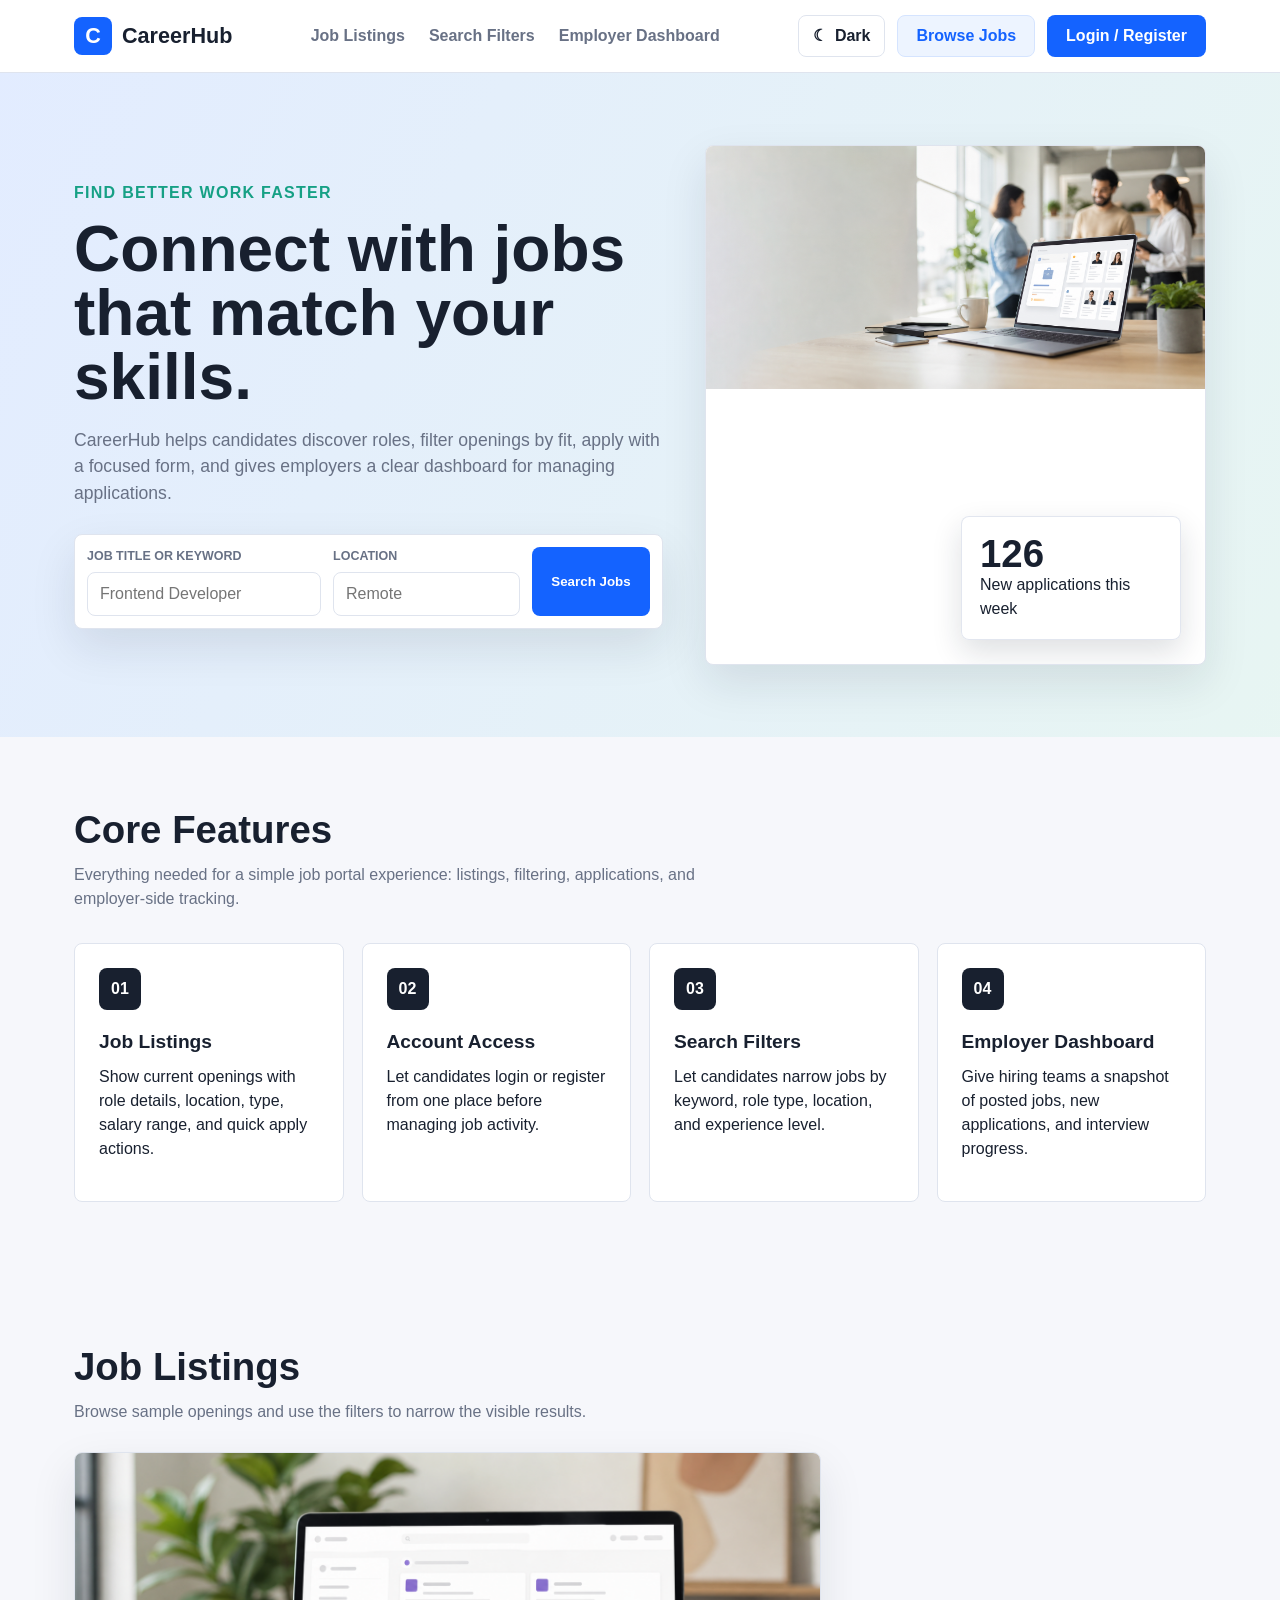
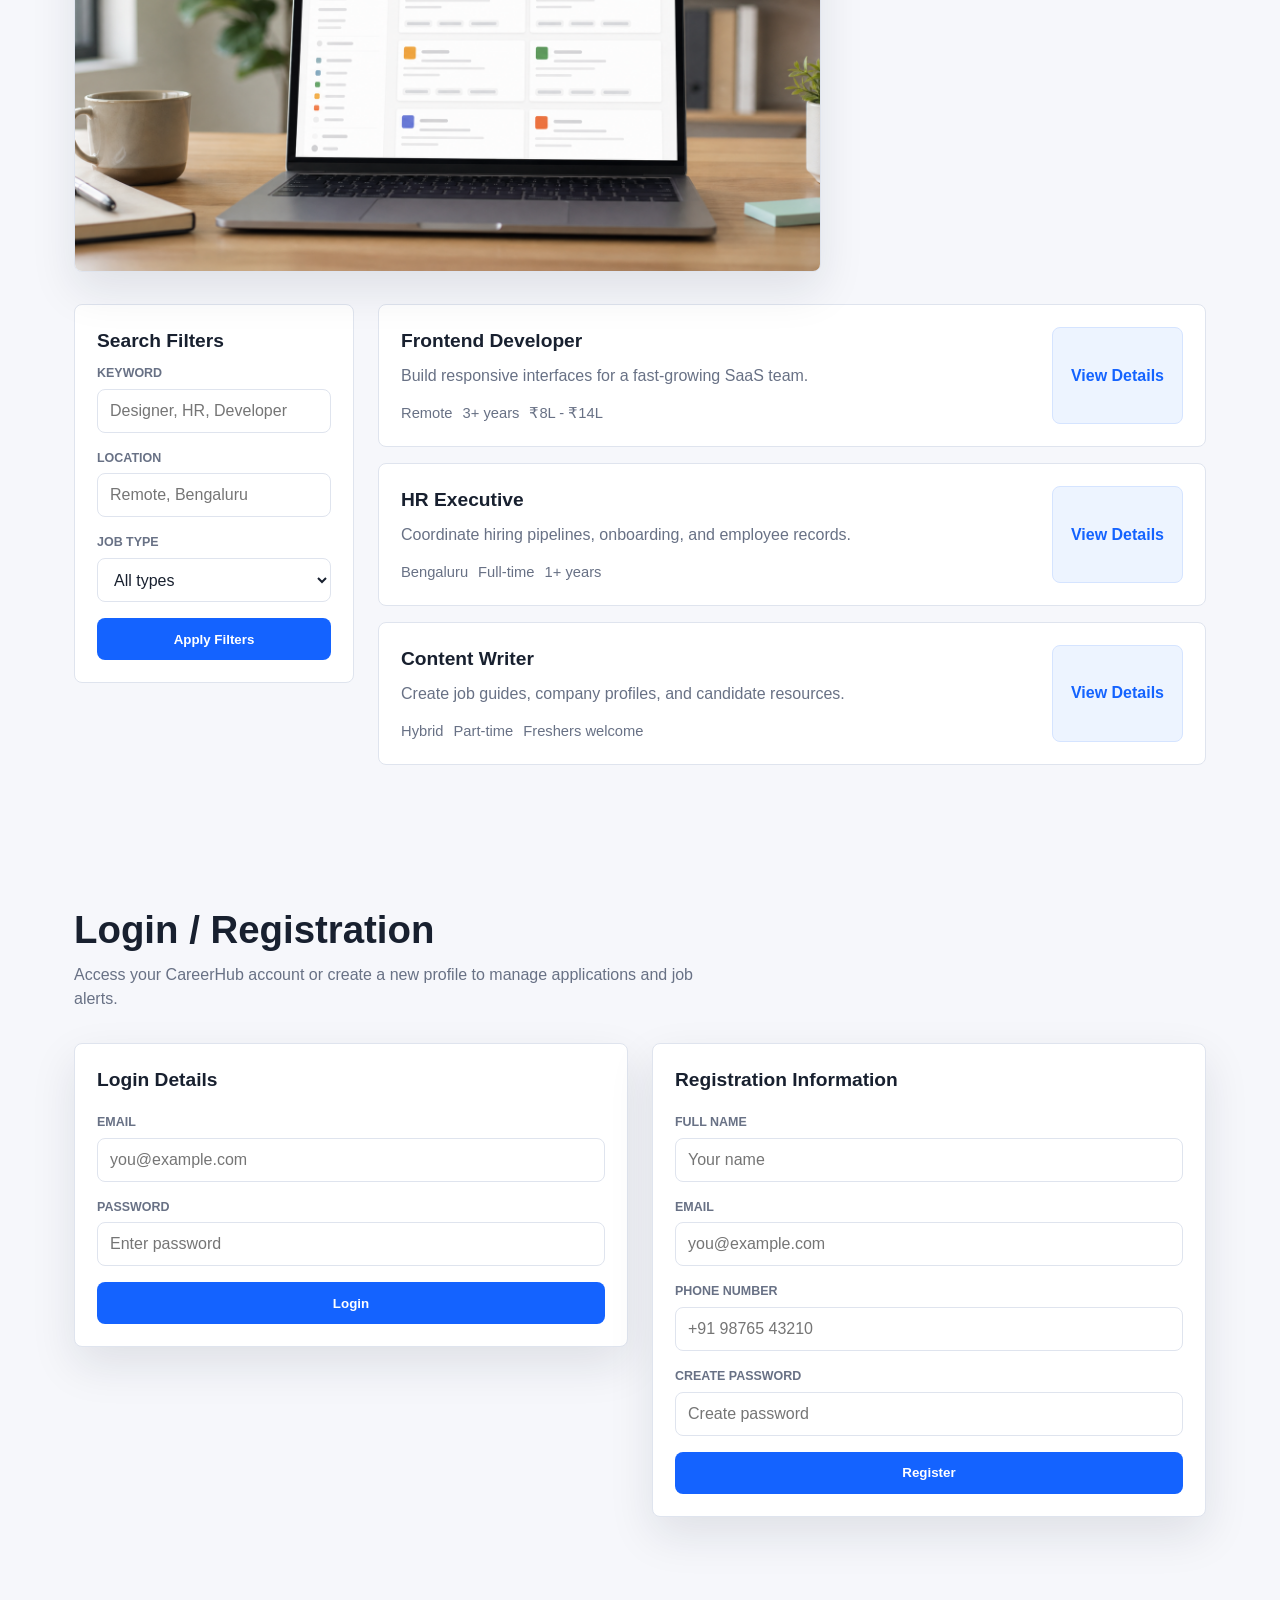
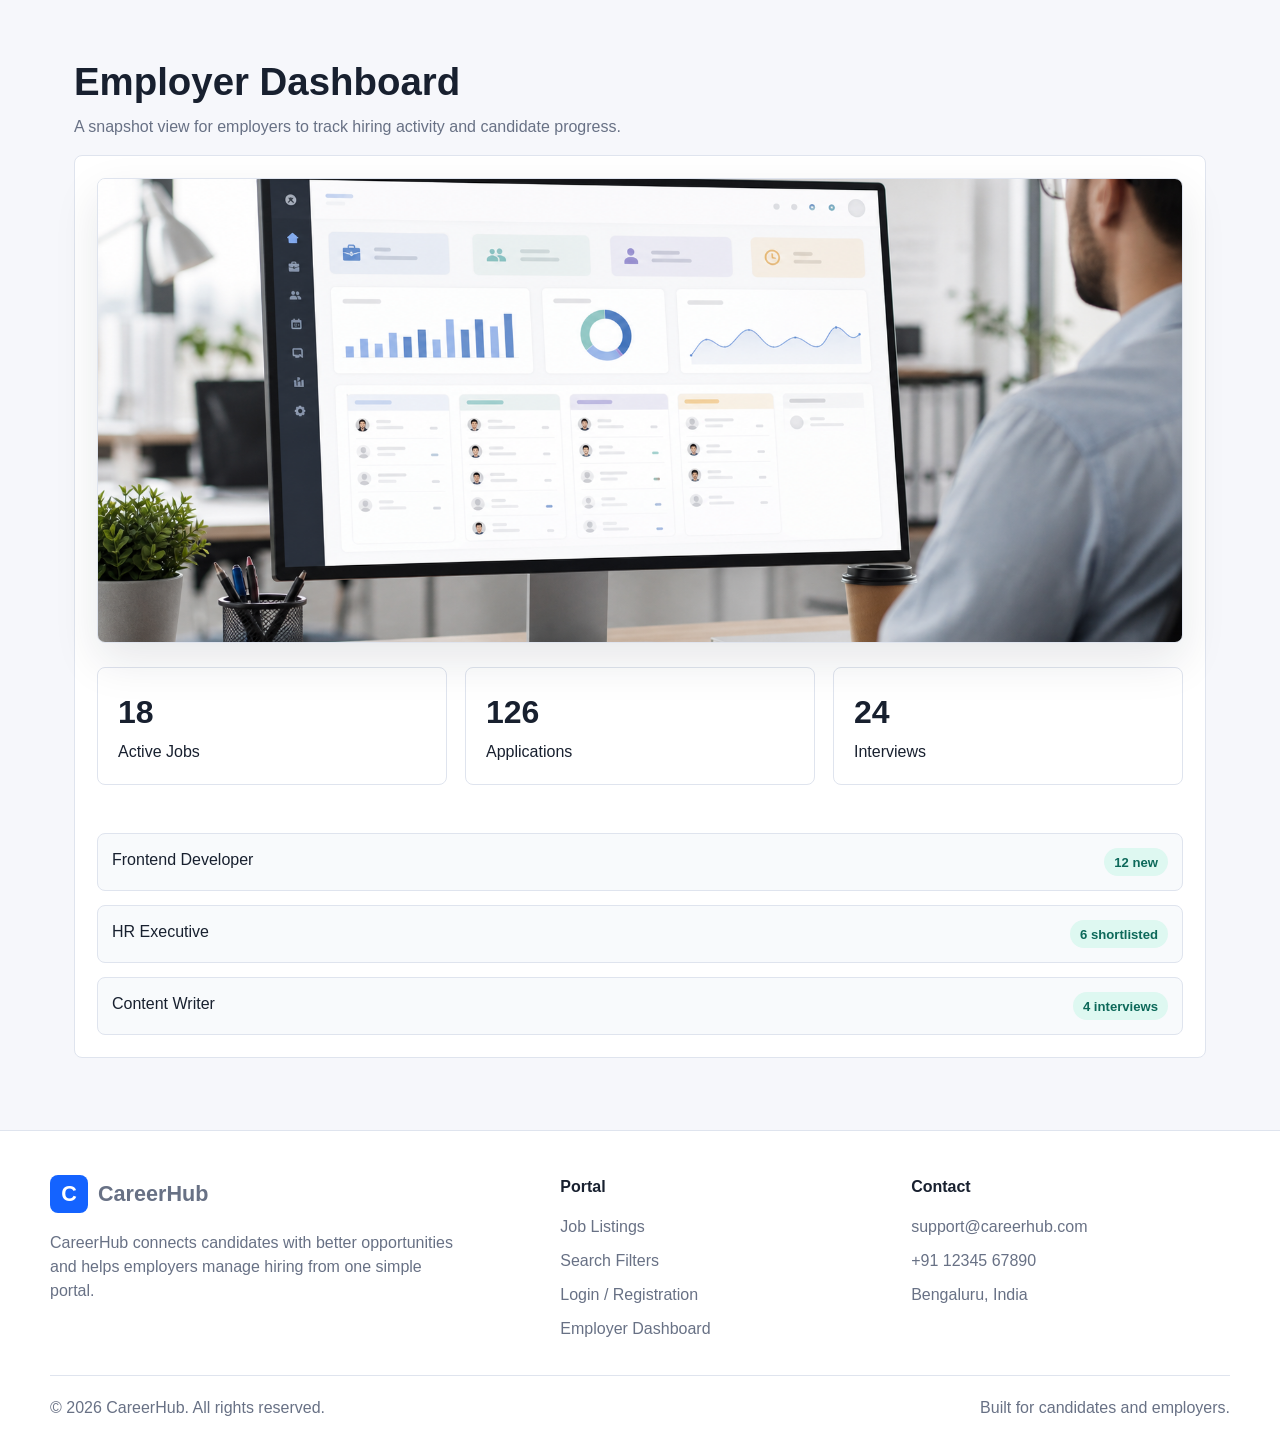
==== commit 69e54dc7: "Update account access flow" ====
--- a/index.html
+++ b/index.html
@@ -23,7 +23,6 @@
       <div class="nav-links">
         <a href="#jobs">Job Listings</a>
         <a href="#filters">Search Filters</a>
-        <a href="#apply">Apply Form</a>
         <a href="#dashboard">Employer Dashboard</a>
       </div>
 
@@ -33,7 +32,7 @@
           <span class="theme-toggle-text">Dark</span>
         </button>
         <a class="button secondary" href="jobs.html">Browse Jobs</a>
-        <a class="button primary" href="apply.html">Apply Now</a>
+        <a class="button primary" href="#account">Login / Register</a>
       </div>
     </nav>
   </header>
@@ -81,8 +80,8 @@
         </article>
         <article class="feature-card">
           <span class="feature-icon">02</span>
-          <h3>Apply Form</h3>
-          <p>Collect candidate details, resume links, experience, and cover notes in one clean form.</p>
+          <h3>Account Access</h3>
+          <p>Let candidates login or register from one place before managing job activity.</p>
         </article>
         <article class="feature-card">
           <span class="feature-icon">03</span>
@@ -175,46 +174,48 @@
       </div>
     </section>
 
-    <section class="section-inner" id="apply" aria-labelledby="apply-title">
-      <h2 id="apply-title">Apply Form</h2>
-      <p class="section-lead">A focused application form for candidate information and resume submission.</p>
-
-      <div class="apply-layout">
-        <div class="form-panel">
+    <section class="section-inner" id="account" aria-labelledby="account-title">
+      <h2 id="account-title">Login / Registration</h2>
+      <p class="section-lead">Access your CareerHub account or create a new profile to manage applications and job alerts.</p>
+
+      <div class="account-layout">
+        <div class="form-panel account-panel">
+          <h3>Login Details</h3>
           <form>
             <div class="field">
-              <label for="name">Full Name</label>
-              <input id="name" type="text" placeholder="Your name">
-            </div>
-            <div class="field">
-              <label for="email">Email</label>
-              <input id="email" type="email" placeholder="you@example.com">
-            </div>
-            <div class="field">
-              <label for="role">Role Applying For</label>
-              <input id="role" type="text" placeholder="Frontend Developer">
-            </div>
-            <div class="field">
-              <label for="resume">Resume Link</label>
-              <input id="resume" type="url" placeholder="https://">
-            </div>
-            <div class="field">
-              <label for="message">Cover Note</label>
-              <textarea id="message" placeholder="Tell the employer why you are a strong fit"></textarea>
-            </div>
-            <button class="button primary" type="submit">Submit Application</button>
-          </form>
-        </div>
-
-        <aside class="side-stack">
-          <figure class="section-image">
-            <img src="images/apply-form.png" alt="Candidate filling an online job application form on a laptop">
-          </figure>
-          <div class="hero-card">
-            <h3>Application Tips</h3>
-            <p>Keep your resume link public, mention relevant skills, and tailor your note to the role requirements.</p>
-          </div>
-        </aside>
+              <label for="login-email">Email</label>
+              <input id="login-email" type="email" placeholder="you@example.com">
+            </div>
+            <div class="field">
+              <label for="login-password">Password</label>
+              <input id="login-password" type="password" placeholder="Enter password">
+            </div>
+            <button class="button primary" type="submit">Login</button>
+          </form>
+        </div>
+
+        <div class="form-panel account-panel">
+          <h3>Registration Information</h3>
+          <form>
+            <div class="field">
+              <label for="register-name">Full Name</label>
+              <input id="register-name" type="text" placeholder="Your name">
+            </div>
+            <div class="field">
+              <label for="register-email">Email</label>
+              <input id="register-email" type="email" placeholder="you@example.com">
+            </div>
+            <div class="field">
+              <label for="register-phone">Phone Number</label>
+              <input id="register-phone" type="tel" placeholder="+91 98765 43210">
+            </div>
+            <div class="field">
+              <label for="register-password">Create Password</label>
+              <input id="register-password" type="password" placeholder="Create password">
+            </div>
+            <button class="button primary" type="submit">Register</button>
+          </form>
+        </div>
       </div>
     </section>
 
@@ -274,7 +275,7 @@
         <h3>Portal</h3>
         <a href="#jobs">Job Listings</a>
         <a href="#filters">Search Filters</a>
-        <a href="#apply">Apply Form</a>
+        <a href="#account">Login / Registration</a>
         <a href="#dashboard">Employer Dashboard</a>
       </div>
 
--- a/css/style.css
+++ b/css/style.css
@@ -428,11 +428,25 @@
 }
 
 .jobs-layout,
-.apply-layout {
+.apply-layout,
+.account-layout {
   display: grid;
   grid-template-columns: 280px minmax(0, 1fr);
   gap: 24px;
   margin-top: 32px;
+}
+
+.account-layout {
+  grid-template-columns: repeat(2, minmax(0, 1fr));
+  align-items: start;
+}
+
+.account-panel {
+  box-shadow: var(--shadow);
+}
+
+.account-panel h3 {
+  margin-bottom: 18px;
 }
 
 .section-image {
@@ -914,6 +928,7 @@
   .hero-inner,
   .jobs-layout,
   .apply-layout,
+  .account-layout,
   .job-detail-hero-inner,
   .job-detail-layout {
     grid-template-columns: 1fr;
